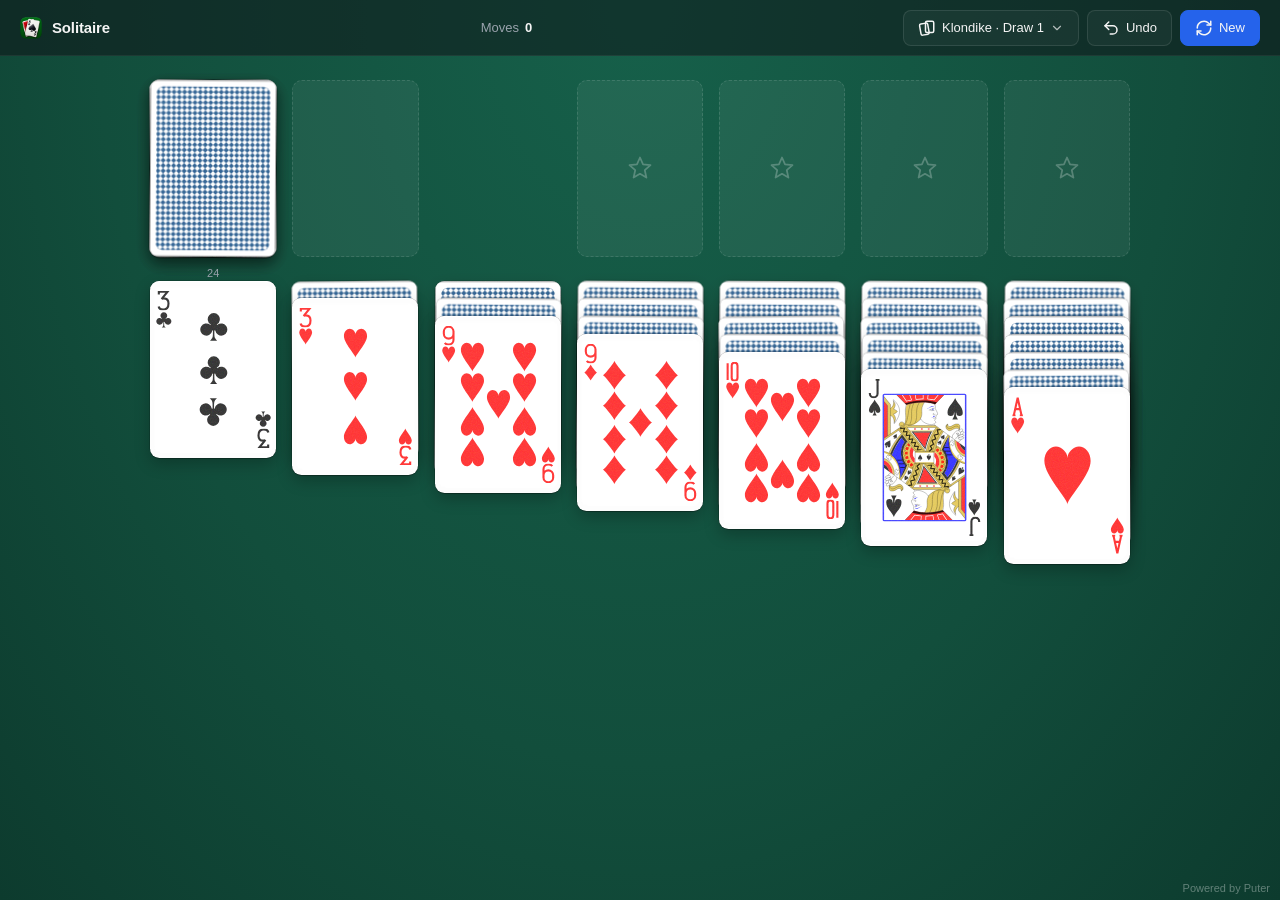
==== latest/index.html @ 61746568 "Add snapshots" ====
<!doctype html><meta charset="utf-8"><title>solitaire</title><meta http-equiv="refresh" content="0; url=../v2026.10.14-4f468ee/"><link rel="canonical" href="../v2026.10.14-4f468ee/"><a href="../v2026.10.14-4f468ee/">Open solitaire</a>
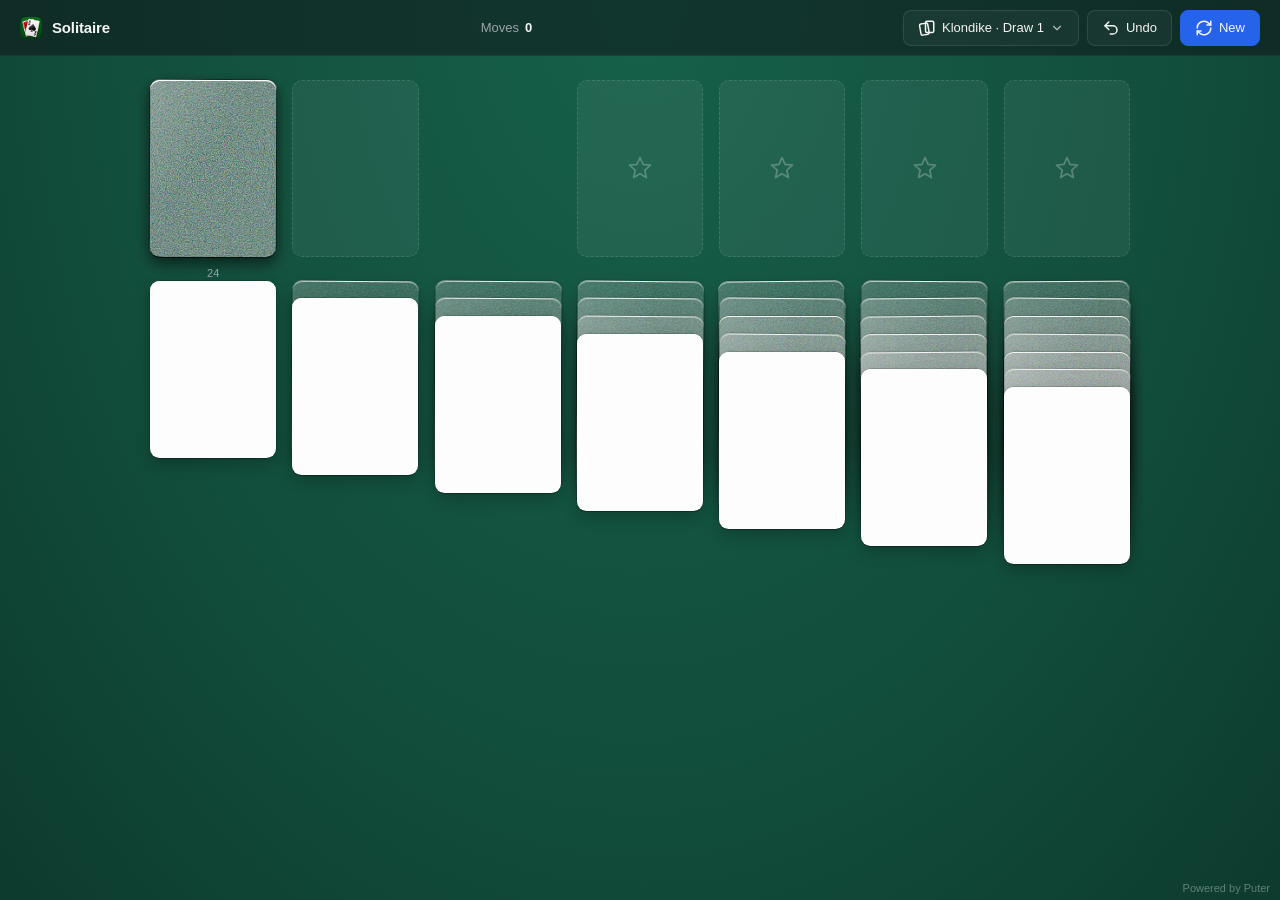
==== commit cca9b3e5: "Add snapshots" ====
--- a/latest/index.html
+++ b/latest/index.html
@@ -1 +1 @@
-<!doctype html><meta charset="utf-8"><title>solitaire</title><meta http-equiv="refresh" content="0; url=../v2026.10.14-4f468ee/"><link rel="canonical" href="../v2026.10.14-4f468ee/"><a href="../v2026.10.14-4f468ee/">Open solitaire</a>
+<!doctype html><meta charset="utf-8"><title>solitaire</title><meta http-equiv="refresh" content="0; url=../v2026.11.04-1a6cce8/"><link rel="canonical" href="../v2026.11.04-1a6cce8/"><a href="../v2026.11.04-1a6cce8/">Open solitaire</a>
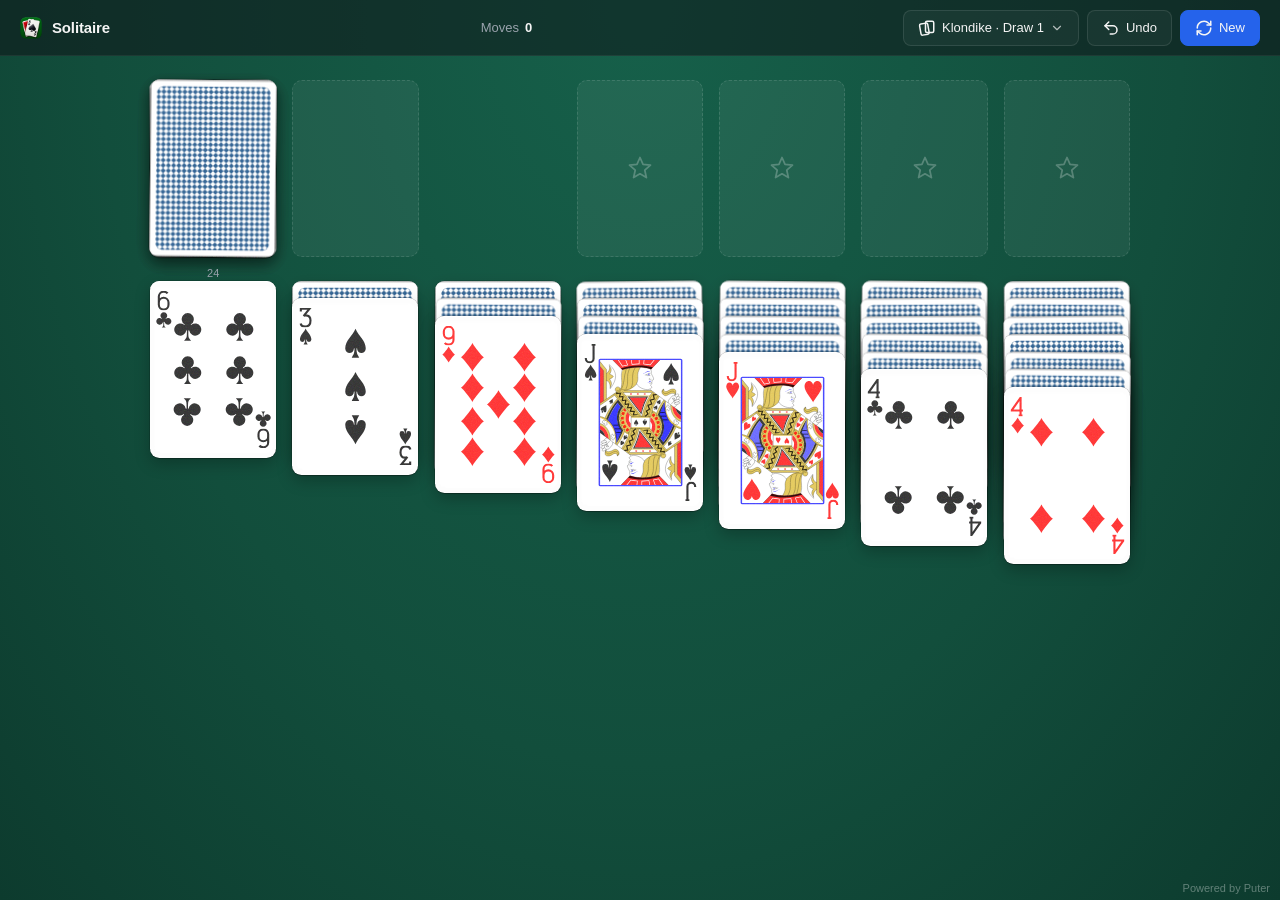
==== commit 92ed8a5a: "Add snapshots" ====
--- a/latest/index.html
+++ b/latest/index.html
@@ -1 +1 @@
-<!doctype html><meta charset="utf-8"><title>solitaire</title><meta http-equiv="refresh" content="0; url=../v2026.11.04-1a6cce8/"><link rel="canonical" href="../v2026.11.04-1a6cce8/"><a href="../v2026.11.04-1a6cce8/">Open solitaire</a>
+<!doctype html><meta charset="utf-8"><title>solitaire</title><meta http-equiv="refresh" content="0; url=../v2026.11.10-6f289e8/"><link rel="canonical" href="../v2026.11.10-6f289e8/"><a href="../v2026.11.10-6f289e8/">Open solitaire</a>
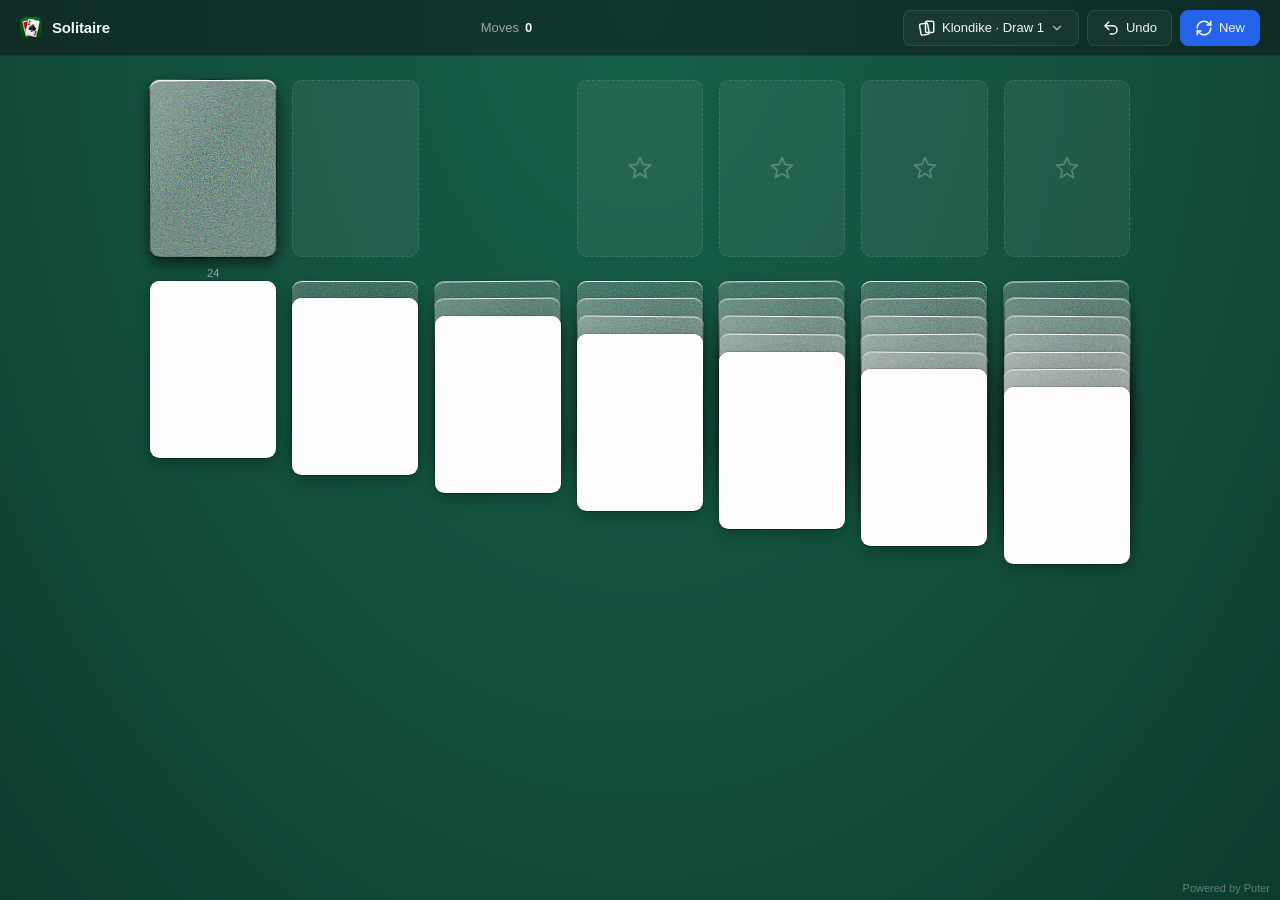
==== commit 43963ccb: "Add snapshots" ====
--- a/latest/index.html
+++ b/latest/index.html
@@ -1 +1 @@
-<!doctype html><meta charset="utf-8"><title>solitaire</title><meta http-equiv="refresh" content="0; url=../v2026.11.10-6f289e8/"><link rel="canonical" href="../v2026.11.10-6f289e8/"><a href="../v2026.11.10-6f289e8/">Open solitaire</a>
+<!doctype html><meta charset="utf-8"><title>solitaire</title><meta http-equiv="refresh" content="0; url=../v2026.11.17-b7583b6/"><link rel="canonical" href="../v2026.11.17-b7583b6/"><a href="../v2026.11.17-b7583b6/">Open solitaire</a>
